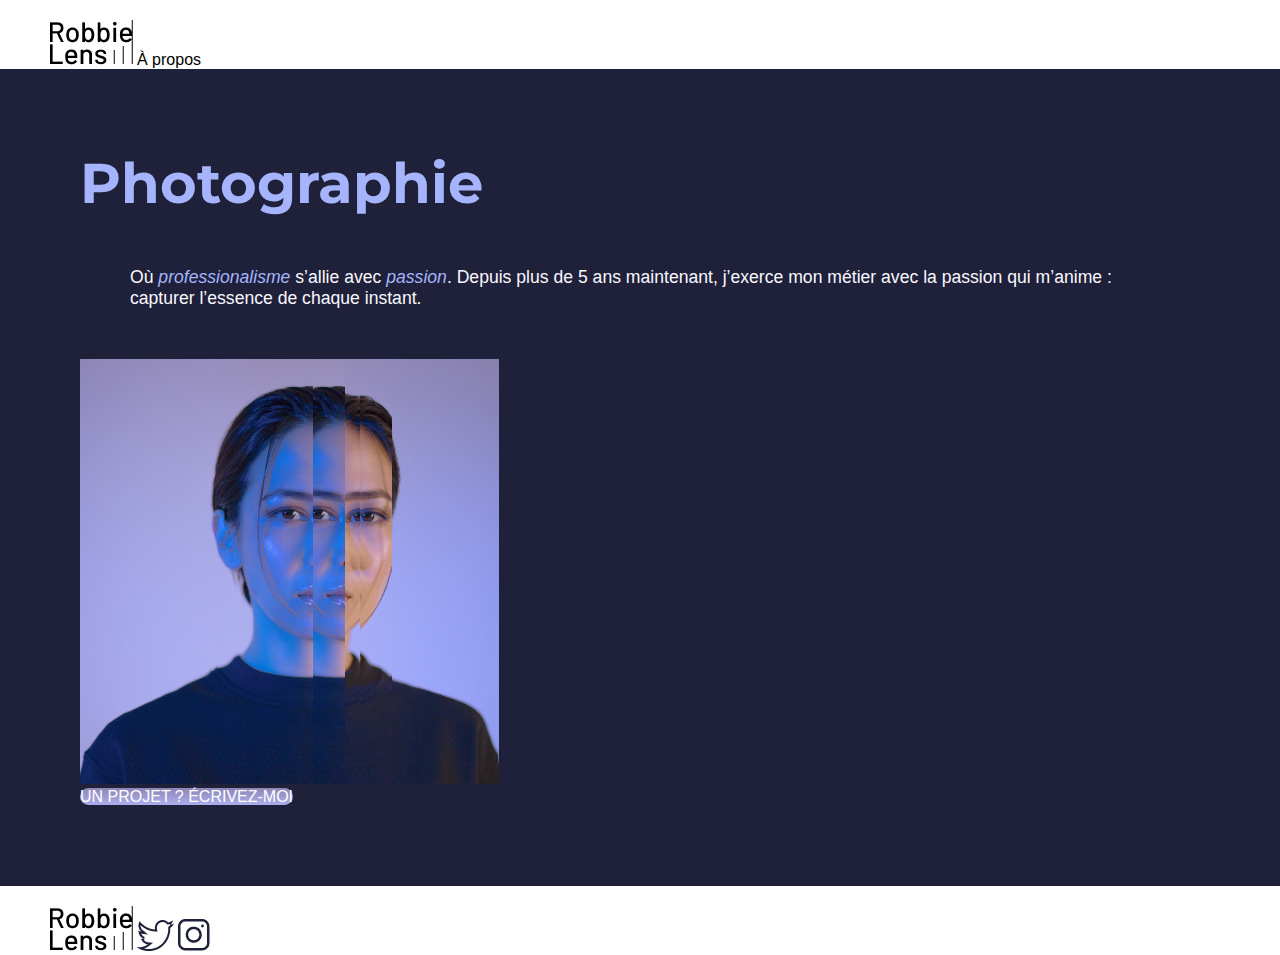
==== index.html @ ca7bde16 "code main" ====
<!DOCTYPE html>
<html lang="fr">

<head>
    <meta charset="utf-8">
    <title>Accueil - Robbie Lens Photographie</title>
    <link href="styles.css" rel="stylesheet">
    <link rel="preconnect" href="https://fonts.googleapis.com">
    <link rel="preconnect" href="https://fonts.gstatic.com" crossorigin>
    <link href="https://fonts.googleapis.com/css2?family=Montserrat:ital,wght@0,100..900;1,100..900&display=swap" rel="stylesheet">
</head>

<body>
    <header>
        <nav>
            <a href=index.html><img src="images/logo.png" alt="Logo Robbie Lens"></a>
            <a href="dossier demo/a-propos.html">À propos</a>
        </nav>
    </header>
    <main>
     <h1>Photographie</h1>
        <p class="contenu">
            Où <em>professionalisme</em> s’allie avec <em>passion</em>. 
            Depuis plus de 5 ans maintenant, j’exerce mon métier avec la passion
            qui m’anime : capturer l’essence de chaque instant.
        </p>
        <img src="images/robbie-lens.png" alt="Portrait de la photographe Robbie Lens">
        <div>
            <a href="" class="PROJET">UN PROJET ? ÉCRIVEZ-MOI</a>
        </div>
    </main>
    <footer>
    <img src="images/logo.png" alt="Logo Robbie Lens">
    <a class="lien-icone" target="_blank" href="https://twitter.com/">
        <img src="images/twitter.png" alt="Logo Twitter">
    </a>
    <a class="lien-icone" target="_blank" href="https://www.instagram.com/">
        <img src="images/instagram.png" alt="Logo Instagram">
    </a>
    </footer>
</body>

</html>
---- styles.css ----
* {
    margin: 0;
}
a { 
    color:black ;
    font-family: "Manrope", sans-serif;
    font-size: 1em;
    text-decoration: none;
}
em {
    color: #A5B4FC;
 }
h1 {
    font-family: "Montserrat", sans-serif;
    font-size: 3.5em;
    color: #A5B4FC;
 }
p {
    font-family: "Manrope", sans-serif;
    font-size: 1.1em;
}
li {
    font-family: "Manrope", sans-serif;
    font-size: 1em;
}
body {
    background-color: #1F2039;
    color: #F9F8FF;
}
footer, header {
    background-color: #ffffff;
    color: #242424;
    padding-top: 20px;
    padding-bottom: 20 px;
    padding-left: 50px;
    padding-right: 50px;
}
.PROJET, .PORTFOLIO {
    background: linear-gradient(#8E86B5, #ACAEED);
    color: white;
    border-radius: 50px;
}
.a-propos2 {
    border-right: solid 1px #8e86b5;
    border-bottom: solid 1px #8e86b5;
    margin: auto;
    width: 50%;
}
a:hover {
    text-decoration: underline;
}
.PROJET:hover, .PORTFOLIO:hover {
    background: linear-gradient(#696484,#8788BA);
}
.lien-icone:hover{
    opacity: 0.5;
}

main {
    padding: 80px;
}

.contenu {
    padding: 50px;
}
.a-propos2 h2 {
    margin-top: 30px;
}
.a-propos2 ul {
    margin-top: 30px;
}
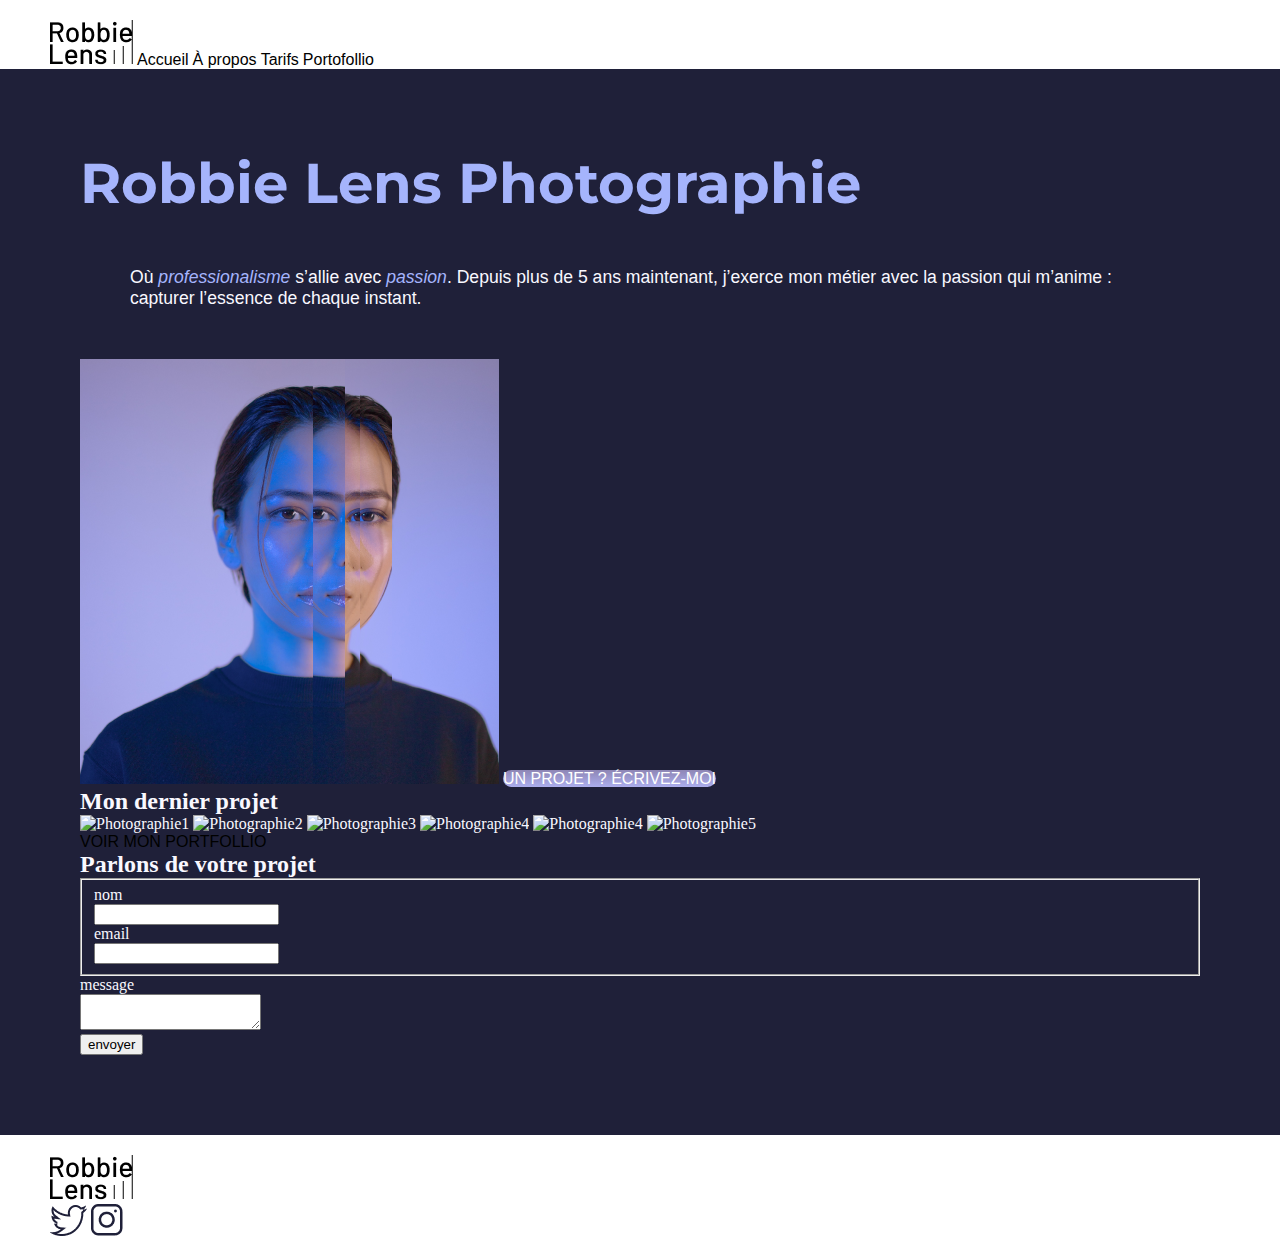
==== commit 2c052080: "HTML accueil done" ====
--- a/index.html
+++ b/index.html
@@ -14,30 +14,76 @@
     <header>
         <nav>
             <a href=index.html><img src="images/logo.png" alt="Logo Robbie Lens"></a>
+            <a href="index.html">Accueil</a>
             <a href="dossier demo/a-propos.html">À propos</a>
+            <a href="">Tarifs</a>
+            <a href="">Portofollio</a>
         </nav>
     </header>
+
     <main>
-     <h1>Photographie</h1>
-        <p class="contenu">
-            Où <em>professionalisme</em> s’allie avec <em>passion</em>. 
-            Depuis plus de 5 ans maintenant, j’exerce mon métier avec la passion
-            qui m’anime : capturer l’essence de chaque instant.
-        </p>
-        <img src="images/robbie-lens.png" alt="Portrait de la photographe Robbie Lens">
+
+        <section>
+            <h1>Robbie Lens Photographie</h1>
+            <p class="contenu">
+                Où <em>professionalisme</em> s’allie avec <em>passion</em>. 
+                Depuis plus de 5 ans maintenant, j’exerce mon métier avec la passion
+                qui m’anime : capturer l’essence de chaque instant.
+            </p>
+            <img src="images/robbie-lens.png" alt="Portrait de la photographe Robbie Lens">
+            <a href="" class="PROJET">UN PROJET ? ÉCRIVEZ-MOI</a>
+        </section>
+
+        <section>
+            <h2>Mon dernier projet</h2>
+            <div>
+                <img src="images/Portofollio/Rectangle 29.png" alt="Photographie1">
+                <img src="images/Portofollio/Rectangle 30.png" alt="Photographie2">
+                <img src="images/Portofollio/Rectangle 31.png" alt="Photographie3">
+                <img src="images/Portofollio/Rectangle 32.png" alt="Photographie4">
+                <img src="images/Portofollio/Rectangle 33.png" alt="Photographie4">
+                <img src="images/Portofollio/Rectangle 34.png" alt="Photographie5">
+            </div>
+            <a href="">VOIR MON PORTFOLLIO</a>
+        </section>
+
+        <section>
+            <h2>Parlons de votre projet</h2>
+            <div>
+                <fieldset class="form-name-email">
+                    <form method="get" action="">
+                        <label for="nom">nom</label><br>
+                        <input type="text" name="nom" id="nom">
+                    </form>
+                    <form method="get" action="">
+                        <label for="email">email</label><br>
+                        <input type="text" name="email" id="email">
+                    </form>
+                </fieldset>
+                <div class="form-message">
+                    <form method="get" action="">
+                        <label for="commentaire">message</label><br>
+                        <textarea name="commentaire" id="commentaire"></textarea>
+                    </form>
+                </div>
+                <input type="submit" value="envoyer">
+            </div>
+        </section>
+
+    </main>
+
+    <footer>
+        <img src="images/logo.png" alt="Logo Robbie Lens">
         <div>
-            <a href="" class="PROJET">UN PROJET ? ÉCRIVEZ-MOI</a>
+            <a class="lien-icone" target="_blank" href="https://twitter.com/">
+                <img src="images/twitter.png" alt="Logo Twitter">
+            </a>
+            <a class="lien-icone" target="_blank" href="https://www.instagram.com/">
+                <img src="images/instagram.png" alt="Logo Instagram">
+            </a>
         </div>
-    </main>
-    <footer>
-    <img src="images/logo.png" alt="Logo Robbie Lens">
-    <a class="lien-icone" target="_blank" href="https://twitter.com/">
-        <img src="images/twitter.png" alt="Logo Twitter">
-    </a>
-    <a class="lien-icone" target="_blank" href="https://www.instagram.com/">
-        <img src="images/instagram.png" alt="Logo Instagram">
-    </a>
     </footer>
+
 </body>
 
 </html>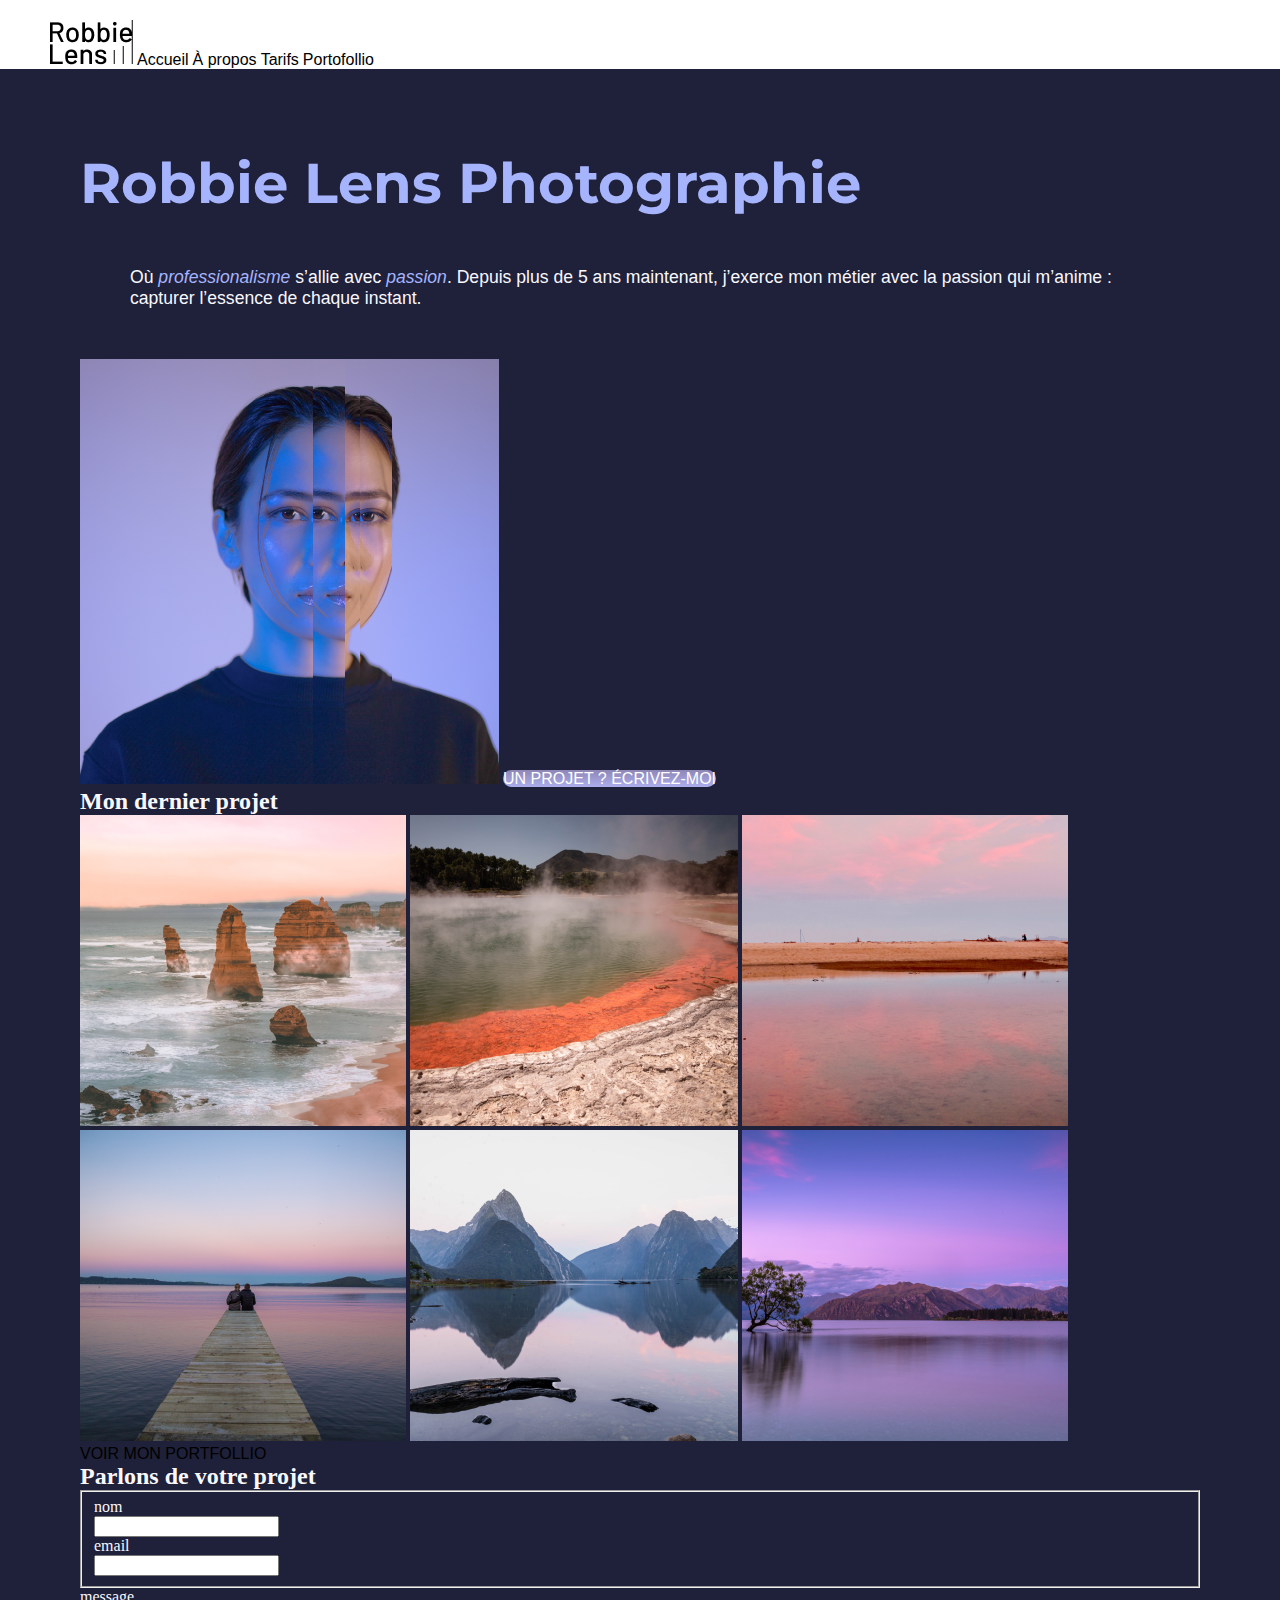
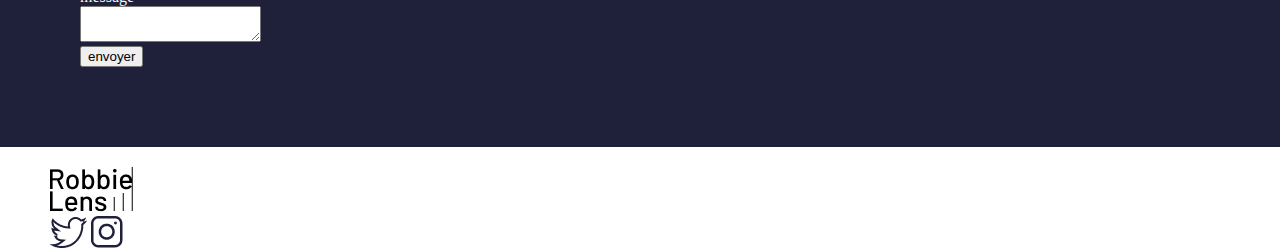
==== commit 098353f6: "tarrifs html done" ====
--- a/index.html
+++ b/index.html
@@ -16,8 +16,8 @@
             <a href=index.html><img src="images/logo.png" alt="Logo Robbie Lens"></a>
             <a href="index.html">Accueil</a>
             <a href="dossier demo/a-propos.html">À propos</a>
-            <a href="">Tarifs</a>
-            <a href="">Portofollio</a>
+            <a href="tarifs.html">Tarifs</a>
+            <a href="portofolio.html">Portofollio</a>
         </nav>
     </header>
 
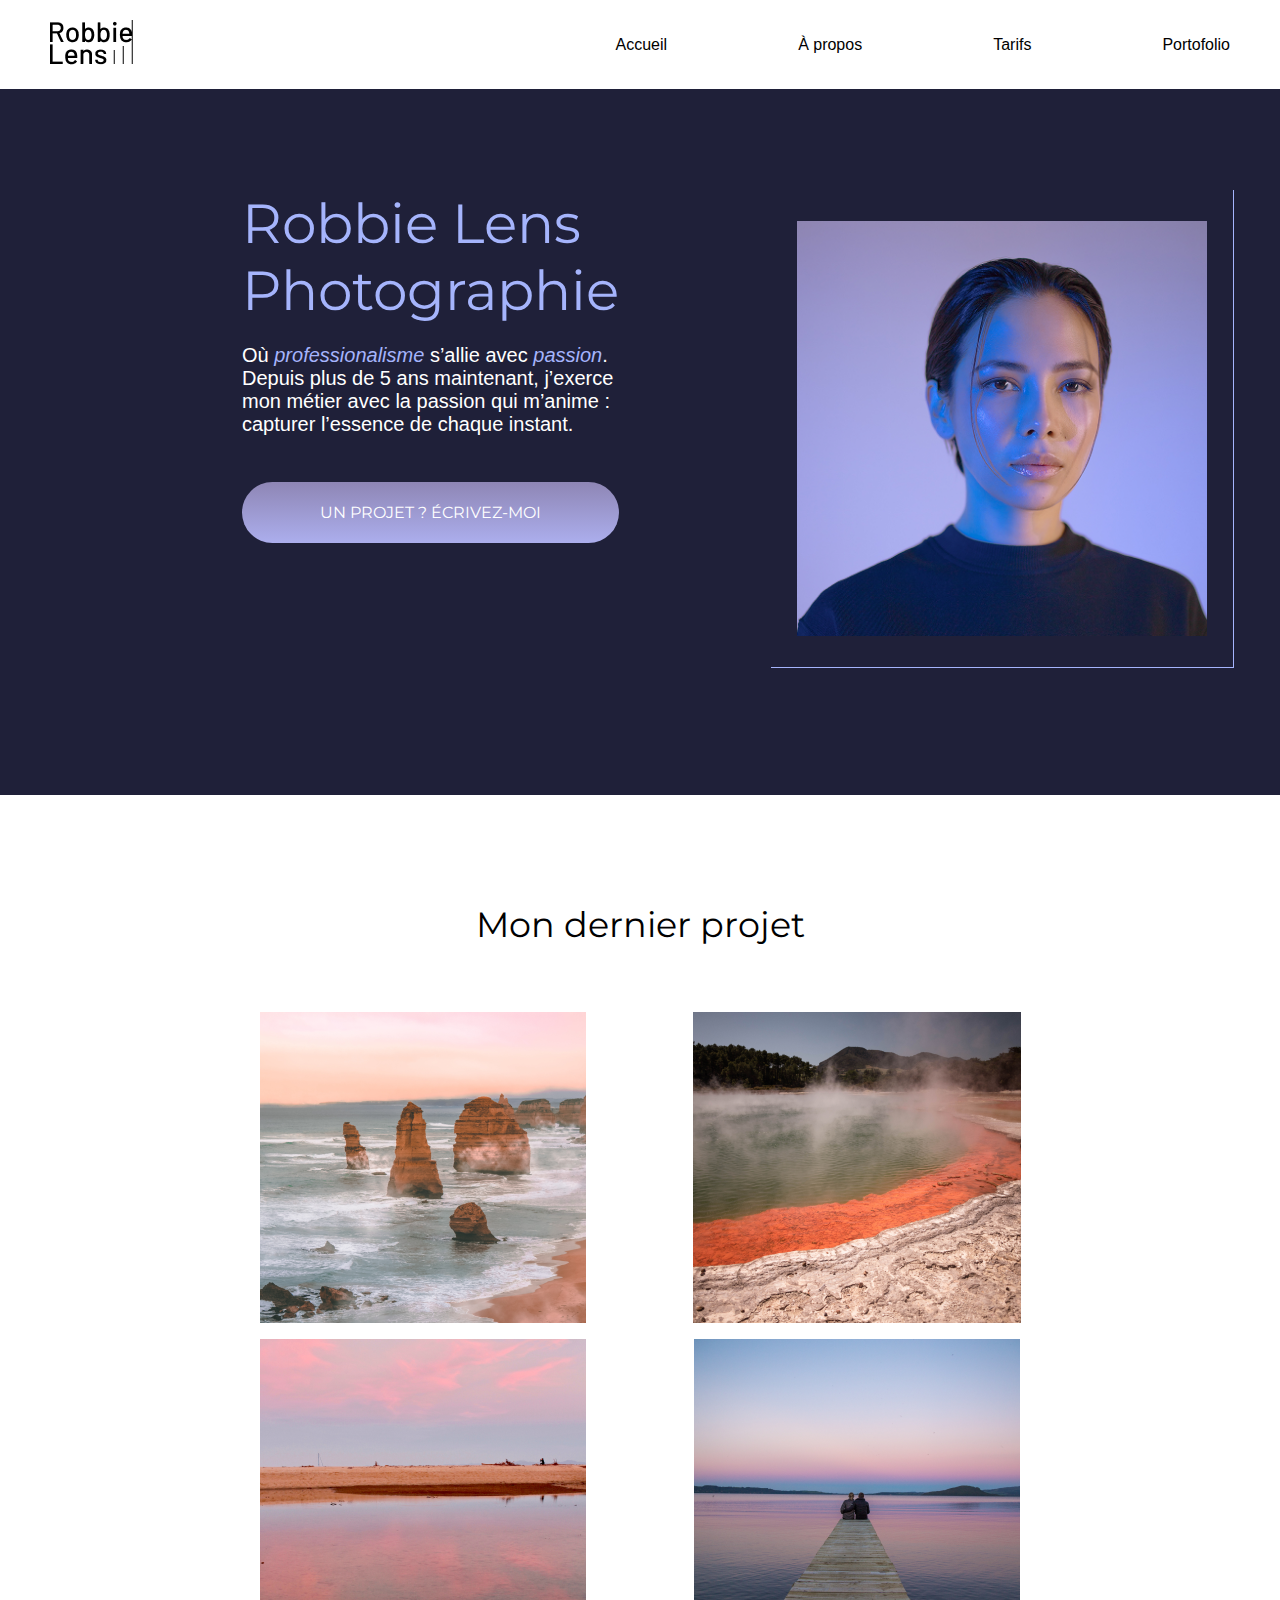
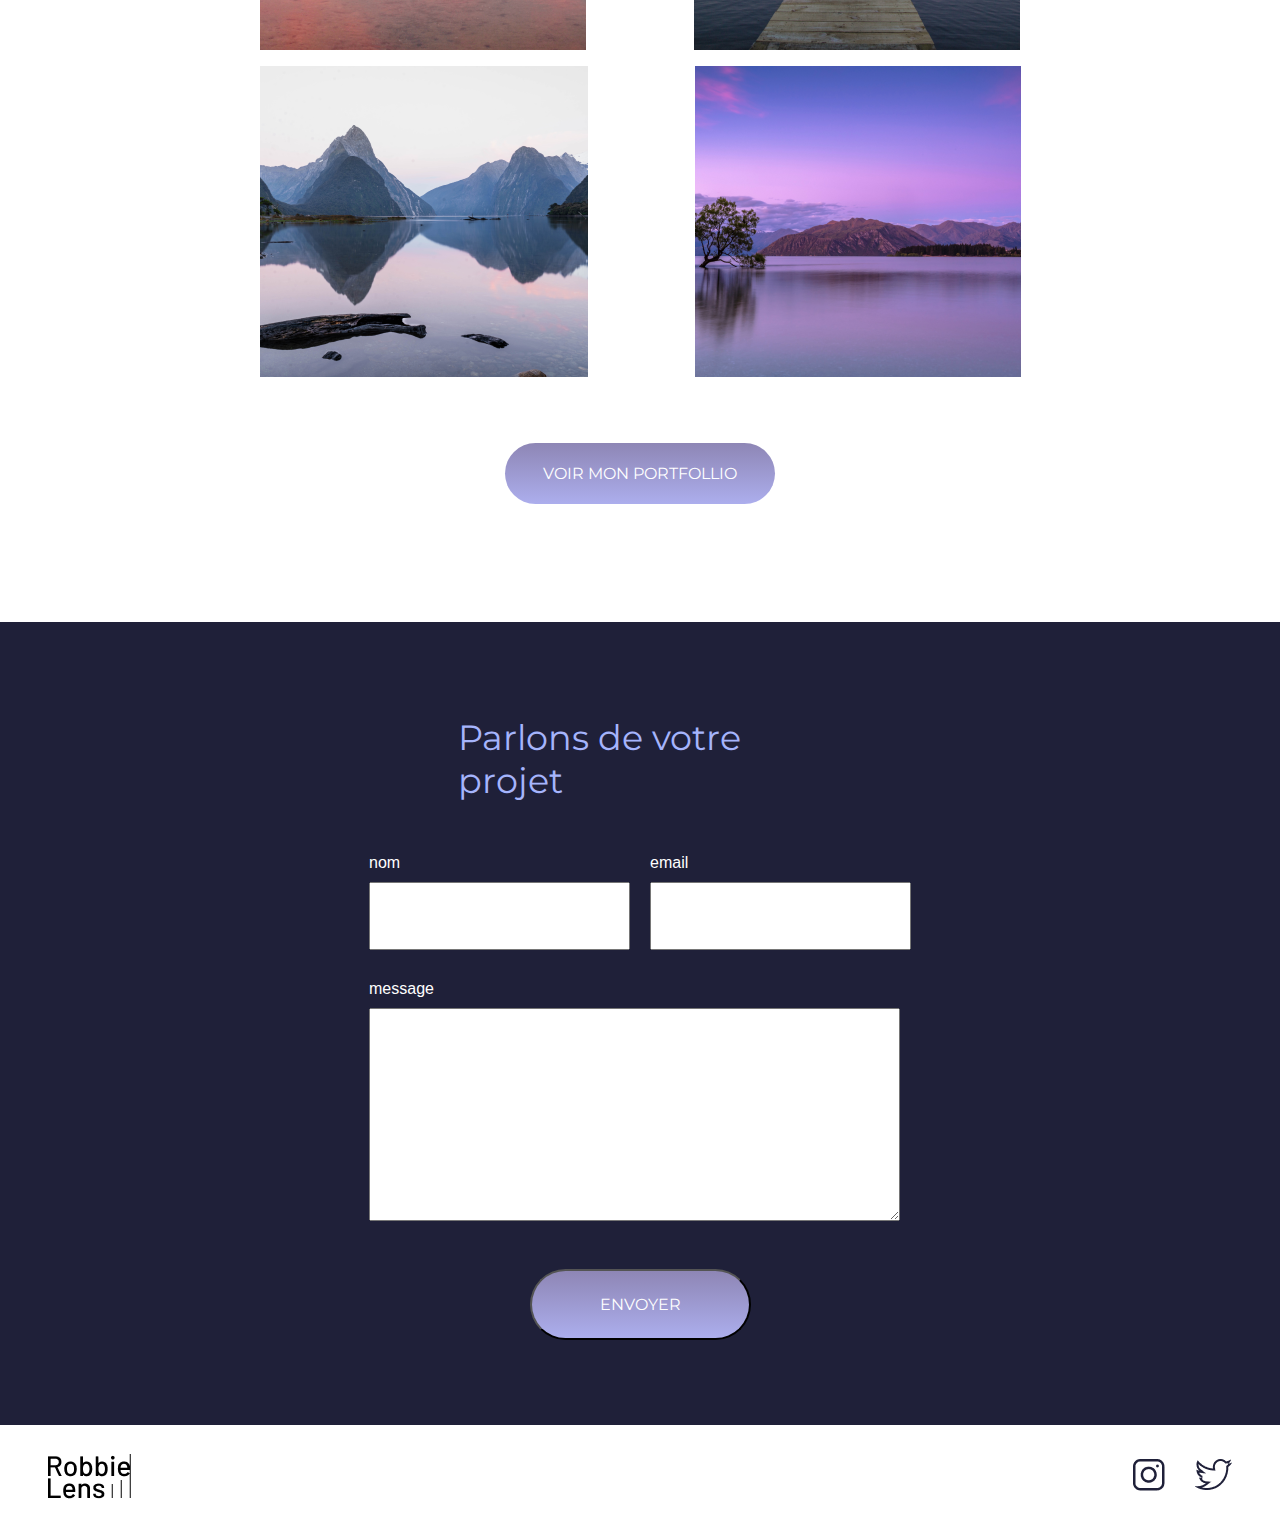
==== commit 4fac32dd: "CSS accueil" ====
--- a/index.html
+++ b/index.html
@@ -12,61 +12,63 @@
 
 <body>
     <header>
+        <a href=index.html><img src="images/logo.png" alt="Logo Robbie Lens"></a>
         <nav>
-            <a href=index.html><img src="images/logo.png" alt="Logo Robbie Lens"></a>
             <a href="index.html">Accueil</a>
-            <a href="dossier demo/a-propos.html">À propos</a>
+            <a href="a-propos.html">À propos</a>
             <a href="tarifs.html">Tarifs</a>
-            <a href="portofolio.html">Portofollio</a>
+            <a href="portofolio.html">Portofolio</a>
         </nav>
     </header>
 
     <main>
 
-        <section>
-            <h1>Robbie Lens Photographie</h1>
-            <p class="contenu">
-                Où <em>professionalisme</em> s’allie avec <em>passion</em>. 
-                Depuis plus de 5 ans maintenant, j’exerce mon métier avec la passion
-                qui m’anime : capturer l’essence de chaque instant.
-            </p>
-            <img src="images/robbie-lens.png" alt="Portrait de la photographe Robbie Lens">
-            <a href="" class="PROJET">UN PROJET ? ÉCRIVEZ-MOI</a>
+        <section class="presentation">
+            <div class="presentation-content">
+                <h1>Robbie Lens Photographie</h1>
+                <p class="contenu">
+                    Où <em>professionalisme</em> s’allie avec <em>passion</em>. <br>
+                    Depuis plus de 5 ans maintenant, j’exerce mon métier avec la passion
+                    qui m’anime : capturer l’essence de chaque instant.
+                </p>
+                <a class="button" href="#" class="PROJET">UN PROJET ? ÉCRIVEZ-MOI</a>
+            </div>    
+            <img src="images/aiony-haust-3TLl_97HNJo-unsplash 6.png" alt="Portrait de la photographe Robbie Lens">
         </section>
 
-        <section>
+        <section class="projet">
             <h2>Mon dernier projet</h2>
-            <div>
-                <img src="images/Portofollio/Rectangle 29.png" alt="Photographie1">
-                <img src="images/Portofollio/Rectangle 30.png" alt="Photographie2">
-                <img src="images/Portofollio/Rectangle 31.png" alt="Photographie3">
-                <img src="images/Portofollio/Rectangle 32.png" alt="Photographie4">
-                <img src="images/Portofollio/Rectangle 33.png" alt="Photographie4">
-                <img src="images/Portofollio/Rectangle 34.png" alt="Photographie5">
+            <div class="projet-images">
+                <img src="images/Portofollio/Rectangle29.png" alt="Photographie1">
+                <img src="images/Portofollio/Rectangle30.png" alt="Photographie2">
+                <img src="images/Portofollio/Rectangle31.png" alt="Photographie3">
+                <img src="images/Portofollio/Rectangle32.png" alt="Photographie4">
+                <img src="images/Portofollio/Rectangle33.png" alt="Photographie5">
+                <img src="images/Portofollio/Rectangle34.png" alt="Photographie6">
             </div>
-            <a href="">VOIR MON PORTFOLLIO</a>
+            <a class="button" href="#">VOIR MON PORTFOLLIO</a>
         </section>
 
-        <section>
+        <section class="form">
             <h2>Parlons de votre projet</h2>
             <div>
-                <fieldset class="form-name-email">
-                    <form method="get" action="">
+                <div class="form-name-email">
+                    <form class="form1and2" method="get" action="#">
                         <label for="nom">nom</label><br>
                         <input type="text" name="nom" id="nom">
                     </form>
-                    <form method="get" action="">
+                    <form class="form1and2" method="get" action="#">
                         <label for="email">email</label><br>
                         <input type="text" name="email" id="email">
                     </form>
-                </fieldset>
+                </div>
                 <div class="form-message">
-                    <form method="get" action="">
+                    <form class="form3" method="get" action="#">
                         <label for="commentaire">message</label><br>
                         <textarea name="commentaire" id="commentaire"></textarea>
                     </form>
                 </div>
-                <input type="submit" value="envoyer">
+                <input class="button sent" type="submit" value="ENVOYER">
             </div>
         </section>
 
@@ -75,11 +77,11 @@
     <footer>
         <img src="images/logo.png" alt="Logo Robbie Lens">
         <div>
+            <a class="lien-icone" target="_blank" href="https://www.instagram.com/">
+                <img src="images/instagram.png" alt="Logo Instagram">
+            </a>
             <a class="lien-icone" target="_blank" href="https://twitter.com/">
                 <img src="images/twitter.png" alt="Logo Twitter">
-            </a>
-            <a class="lien-icone" target="_blank" href="https://www.instagram.com/">
-                <img src="images/instagram.png" alt="Logo Instagram">
             </a>
         </div>
     </footer>
--- a/styles.css
+++ b/styles.css
@@ -1,71 +1,180 @@
+/********** General **********/
 * {
+    font-family: "Manrope", sans-serif;
+}
+
+:root {
+    --text-main-color: white;
+    --text-second-color: black;
+    --main-bg-color: #1F2039;
+    --filter-bg-color: #A5B4FC;
+}
+
+body {
     margin: 0;
+    padding: 0;
 }
+
+h1 {
+    font-family: "Montserrat", sans-serif;
+    color: var(--filter-bg-color);
+    font-size: 55px;
+    margin: 0;
+    font-weight: normal;
+}
+
+h2{
+    font-family: "Montserrat", sans-serif;
+    font-size: 35px;
+    font-weight: normal;
+}
+
+p {
+    font-size: 20px;
+    font-weight: normal;
+}
+
 a { 
-    color:black ;
-    font-family: "Manrope", sans-serif;
-    font-size: 1em;
     text-decoration: none;
 }
-em {
-    color: #A5B4FC;
- }
-h1 {
+
+.button {
+    font-size: 16px;
     font-family: "Montserrat", sans-serif;
-    font-size: 3.5em;
-    color: #A5B4FC;
- }
-p {
-    font-family: "Manrope", sans-serif;
-    font-size: 1.1em;
-}
-li {
-    font-family: "Manrope", sans-serif;
-    font-size: 1em;
-}
-body {
-    background-color: #1F2039;
-    color: #F9F8FF;
-}
-footer, header {
-    background-color: #ffffff;
-    color: #242424;
-    padding-top: 20px;
-    padding-bottom: 20 px;
-    padding-left: 50px;
-    padding-right: 50px;
-}
-.PROJET, .PORTFOLIO {
+    color: var(--text-main-color);
     background: linear-gradient(#8E86B5, #ACAEED);
-    color: white;
     border-radius: 50px;
-}
-.a-propos2 {
-    border-right: solid 1px #8e86b5;
-    border-bottom: solid 1px #8e86b5;
-    margin: auto;
-    width: 50%;
-}
-a:hover {
-    text-decoration: underline;
-}
-.PROJET:hover, .PORTFOLIO:hover {
-    background: linear-gradient(#696484,#8788BA);
-}
-.lien-icone:hover{
-    opacity: 0.5;
+    padding: 21px 38px;
+    text-align: center;
 }
 
-main {
-    padding: 80px;
+em {
+    color: var(--filter-bg-color);
+ }
+
+/********** HEADER *********/
+
+header {
+    display: flex;
+    justify-content: space-between;
+    align-items: center;
+    padding: 20px 50px;
 }
 
-.contenu {
-    padding: 50px;
+nav{
+    display: flex;
+    gap: 131px;
 }
-.a-propos2 h2 {
-    margin-top: 30px;
+
+nav a{
+    color: var(--text-second-color);
 }
-.a-propos2 ul {
-    margin-top: 30px;
-}+
+/********** MAIN ACCUEIL **********/
+
+/* section presentation */
+.presentation{
+    display: flex;
+    background-color: var(--main-bg-color);
+    color: var(--text-main-color);
+    padding: 101px 218px 127px 242px;
+    gap: 152px
+}
+
+.presentation-content{
+    display: flex;
+    flex-direction: column;
+    width: 50%
+}
+
+.presentation .contenu {
+    margin-bottom: 46px;
+    font-weight: normal;
+}
+
+.presentation img {
+    width: 50%;
+    height: 425px;
+    object-fit: contain;
+    border-bottom: 1px solid var(--filter-bg-color);
+    border-right: 1px solid var(--filter-bg-color);
+    padding : 26px;
+}
+
+/* section projet */
+.projet {
+    display: flex;
+    flex-direction: column;
+    align-items: center;
+    padding: 79px 214px 118px 214px;
+}
+
+.projet h2{
+    margin-bottom: 66px;
+}
+
+.projet-images{
+    display: flex;
+    flex-wrap: wrap;
+    justify-content: space-around;
+    gap: 16px;
+}
+
+.projet .button {
+    margin-top: 66px;
+}
+
+/* section form */
+
+.form {
+    display: flex;
+    flex-direction: column;
+    align-items: center;
+    background-color: var(--main-bg-color);
+    color: var(--text-main-color);
+    padding: 65px 458px 85px 458px;
+}
+
+.form h2 {
+    color: var(--filter-bg-color);
+    margin-bottom: 52px;
+}
+
+.form-name-email {
+    display: flex;
+    justify-content: space-around;
+    gap: 20px;
+}
+
+.form1and2 input {
+    width: 253px;
+    height: 62px;
+    margin-top: 10px;
+    margin-bottom: 30px;
+}
+
+.form3 textarea {
+    width: 525px;
+    height: 207px;
+    margin-top: 10px;
+    margin-bottom: 44px;
+}
+
+.sent {
+    display: block;
+    margin: auto;
+    padding: 24px 68px;
+}
+
+/********** FOOTER **********/
+footer {
+    display: flex;
+    justify-content: space-between;
+    align-items: center;
+    padding: 29px 48px;
+}
+
+footer div {
+    display: flex;
+    gap: 30px;
+}
